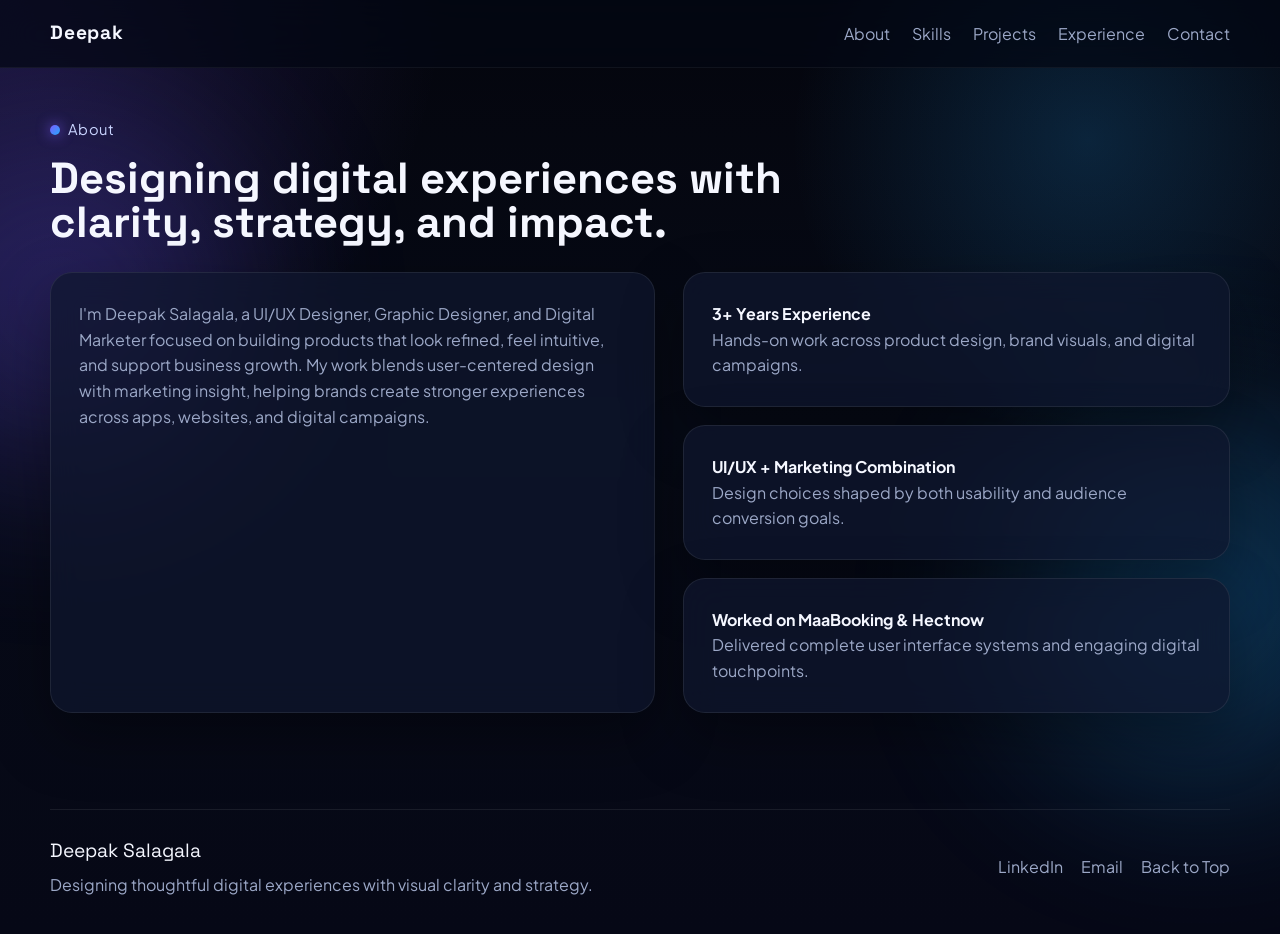
==== about.html @ 95a73b2e "separate pages for navitems" ====
<!DOCTYPE html>
<html lang="en">
<head>
  <meta charset="UTF-8">
  <meta name="viewport" content="width=device-width, initial-scale=1.0">
  <meta name="description" content="About Deepak Salagala - UI/UX Designer, Graphic Designer, and Digital Marketer.">
  <title>About | Deepak Salagala</title>

  <link rel="preconnect" href="https://fonts.googleapis.com">
  <link rel="preconnect" href="https://fonts.gstatic.com" crossorigin>
  <link
    href="https://fonts.googleapis.com/css2?family=Space+Grotesk:wght@400;500;700&family=Plus+Jakarta+Sans:wght@400;500;600;700&display=swap"
    rel="stylesheet"
  >

  <link rel="stylesheet" href="style.css">
</head>
<body>
  <div class="page-shell">
    <header class="site-header">
      <div class="container nav-wrap">
        <a class="brand" href="index.html">Deepak</a>

        <nav class="site-nav" aria-label="Primary navigation">
          <a href="about.html">About</a>
          <a href="skills.html">Skills</a>
          <a href="projects.html">Projects</a>
          <a href="experience.html">Experience</a>
          <a href="contact.html">Contact</a>
        </nav>
      </div>
    </header>

    <main>
      <section class="about-section section" id="about">
        <div class="container">
          <div class="section-heading">
            <span class="section-tag">About</span>
            <h2>Designing digital experiences with clarity, strategy, and impact.</h2>
          </div>

          <div class="about-grid">
            <article class="glass-card about-card">
              <!-- Change about text here -->
              <p>
                I'm Deepak Salagala, a UI/UX Designer, Graphic Designer, and Digital Marketer focused
                on building products that look refined, feel intuitive, and support business growth.
                My work blends user-centered design with marketing insight, helping brands create
                stronger experiences across apps, websites, and digital campaigns.
              </p>
            </article>

            <div class="highlight-list">
              <article class="glass-card highlight-card">
                <strong>3+ Years Experience</strong>
                <p>Hands-on work across product design, brand visuals, and digital campaigns.</p>
              </article>
              <article class="glass-card highlight-card">
                <strong>UI/UX + Marketing Combination</strong>
                <p>Design choices shaped by both usability and audience conversion goals.</p>
              </article>
              <article class="glass-card highlight-card">
                <strong>Worked on MaaBooking &amp; Hectnow</strong>
                <p>Delivered complete user interface systems and engaging digital touchpoints.</p>
              </article>
            </div>
          </div>
        </div>
      </section>
    </main>

    <footer class="site-footer">
      <div class="container footer-wrap">
        <div>
          <p class="footer-name">Deepak Salagala</p>
          <p class="footer-tagline">Designing thoughtful digital experiences with visual clarity and strategy.</p>
        </div>

        <div class="footer-links">
          <a href="https://www.linkedin.com/" target="_blank" rel="noreferrer">LinkedIn</a>
          <a href="mailto:your-email@example.com">Email</a>
          <a href="index.html">Back to Top</a>
        </div>
      </div>
    </footer>
  </div>
</body>
</html>
---- style.css ----
:root {
  --bg: #060816;
  --bg-soft: #0d1226;
  --surface: rgba(16, 23, 47, 0.72);
  --surface-strong: rgba(21, 29, 58, 0.96);
  --border: rgba(255, 255, 255, 0.08);
  --text: #f5f7ff;
  --muted: #9ca8c7;
  --accent: #7c5cff;
  --accent-2: #25a8ff;
  --shadow: 0 24px 60px rgba(0, 0, 0, 0.35);
  --radius-lg: 28px;
  --radius-md: 22px;
  --radius-sm: 18px;
  --container: 1180px;
}

* {
  box-sizing: border-box;
  margin: 0;
  padding: 0;
}

html {
  scroll-behavior: smooth;
}

body {
  min-height: 100vh;
  font-family: "Plus Jakarta Sans", sans-serif;
  background:
    radial-gradient(circle at top left, rgba(124, 92, 255, 0.2), transparent 28%),
    radial-gradient(circle at 85% 15%, rgba(37, 168, 255, 0.18), transparent 22%),
    linear-gradient(180deg, #04050d 0%, #070b17 45%, #060816 100%);
  color: var(--text);
  line-height: 1.6;
}

img {
  display: block;
  max-width: 100%;
}

a {
  color: inherit;
  text-decoration: none;
}

.page-shell {
  position: relative;
  overflow: hidden;
}

.page-shell::before,
.page-shell::after {
  content: "";
  position: fixed;
  inset: auto;
  width: 360px;
  height: 360px;
  border-radius: 50%;
  pointer-events: none;
  filter: blur(90px);
  opacity: 0.25;
  z-index: 0;
}

.page-shell::before {
  top: 120px;
  left: -120px;
  background: #6f56ff;
}

.page-shell::after {
  right: -100px;
  bottom: 120px;
  background: #1fa9ff;
}

.container {
  width: min(calc(100% - 40px), var(--container));
  margin: 0 auto;
  position: relative;
  z-index: 1;
}

.section {
  padding: 48px 0 88px;
}

.site-header {
  position: sticky;
  top: 0;
  z-index: 10;
  backdrop-filter: blur(18px);
  background: rgba(4, 8, 20, 0.72);
  border-bottom: 1px solid rgba(255, 255, 255, 0.05);
}

.nav-wrap {
  display: flex;
  align-items: center;
  justify-content: space-between;
  gap: 20px;
  padding: 18px 0;
}

.brand {
  font-family: "Space Grotesk", sans-serif;
  font-size: 1.2rem;
  font-weight: 700;
  letter-spacing: 0.04em;
}

.site-nav {
  display: flex;
  flex-wrap: wrap;
  justify-content: center;
  gap: 10px 22px;
}

.site-nav a {
  color: var(--muted);
  transition: color 0.3s ease, transform 0.3s ease;
}

.site-nav a:hover {
  color: var(--text);
  transform: translateY(-2px);
}

.hero-section {
  padding: 86px 0 68px;
}

.hero-grid,
.about-grid,
.contact-panel {
  display: grid;
  gap: 28px;
}

.hero-grid {
  align-items: center;
  grid-template-columns: minmax(0, 1.2fr) minmax(320px, 0.8fr);
}

.eyebrow,
.section-tag,
.project-label,
.timeline-company {
  display: inline-flex;
  align-items: center;
  gap: 8px;
  color: #c9d4ff;
  font-size: 0.92rem;
  letter-spacing: 0.03em;
}

.eyebrow::before,
.section-tag::before,
.project-label::before,
.timeline-company::before {
  content: "";
  width: 10px;
  height: 10px;
  border-radius: 50%;
  background: linear-gradient(135deg, var(--accent), var(--accent-2));
  box-shadow: 0 0 14px rgba(124, 92, 255, 0.9);
}

.hero-copy h1,
.section-heading h2,
.contact-copy h2 {
  font-family: "Space Grotesk", sans-serif;
  line-height: 1.02;
}

.hero-copy h1 {
  margin-top: 16px;
  font-size: clamp(2.8rem, 6vw, 5.6rem);
  max-width: 10ch;
}

.hero-role {
  margin-top: 18px;
  font-size: clamp(1.15rem, 2vw, 1.45rem);
  color: #dfe5ff;
}

.hero-text {
  max-width: 620px;
  margin-top: 18px;
  color: var(--muted);
  font-size: 1.05rem;
}

.hero-actions {
  display: flex;
  flex-wrap: wrap;
  gap: 16px;
  margin-top: 32px;
}

.button {
  display: inline-flex;
  align-items: center;
  justify-content: center;
  min-height: 52px;
  padding: 0 22px;
  border-radius: 999px;
  border: 1px solid transparent;
  font-weight: 600;
  transition: transform 0.3s ease, box-shadow 0.3s ease, border-color 0.3s ease, background 0.3s ease;
}

.button:hover {
  transform: translateY(-3px);
}

.button-primary {
  background: linear-gradient(135deg, var(--accent), var(--accent-2));
  color: white;
  box-shadow: 0 18px 38px rgba(81, 105, 255, 0.28);
}

.button-primary:hover {
  box-shadow: 0 22px 46px rgba(81, 105, 255, 0.36);
}

.button-secondary {
  background: rgba(255, 255, 255, 0.03);
  border-color: rgba(255, 255, 255, 0.12);
  color: var(--text);
}

.button-secondary:hover {
  border-color: rgba(255, 255, 255, 0.2);
  background: rgba(255, 255, 255, 0.06);
}

.hero-metrics,
.skills-grid,
.projects-grid,
.footer-wrap,
.footer-links {
  display: grid;
  gap: 18px;
}

.hero-metrics {
  margin-top: 34px;
  grid-template-columns: repeat(3, minmax(0, 1fr));
}

.metric-card,
.glass-card {
  background: var(--surface);
  border: 1px solid var(--border);
  border-radius: var(--radius-md);
  backdrop-filter: blur(16px);
  box-shadow: var(--shadow);
}

.metric-card {
  padding: 20px;
}

.metric-card strong {
  display: block;
  font-family: "Space Grotesk", sans-serif;
  font-size: 1.1rem;
  margin-bottom: 8px;
}

.metric-card span,
.glass-card p,
.contact-copy p,
.footer-tagline {
  color: var(--muted);
}

.hero-visual {
  display: flex;
  justify-content: center;
}

.profile-card {
  position: relative;
  width: min(100%, 430px);
  padding: 18px;
  border-radius: 34px;
  background: linear-gradient(180deg, rgba(17, 24, 48, 0.95), rgba(10, 15, 34, 0.92));
  border: 1px solid rgba(255, 255, 255, 0.08);
  box-shadow: var(--shadow);
}

.profile-glow {
  position: absolute;
  inset: 14px;
  border-radius: 26px;
  background: linear-gradient(135deg, rgba(124, 92, 255, 0.24), rgba(37, 168, 255, 0.18));
  filter: blur(22px);
}

.profile-card img {
  position: relative;
  z-index: 1;
  width: 100%;
  aspect-ratio: 4 / 5;
  object-fit: cover;
  border-radius: 26px;
  border: 1px solid rgba(255, 255, 255, 0.1);
}

.profile-badge {
  position: absolute;
  right: 20px;
  bottom: 22px;
  z-index: 2;
  max-width: 210px;
  padding: 14px 16px;
  border-radius: 18px;
  background: rgba(9, 14, 30, 0.86);
  border: 1px solid rgba(255, 255, 255, 0.09);
}

.section-heading {
  max-width: 760px;
  margin-bottom: 28px;
}

.section-heading h2,
.contact-copy h2 {
  margin-top: 14px;
  font-size: clamp(2rem, 3.4vw, 3.25rem);
}

.about-grid {
  grid-template-columns: minmax(0, 1.05fr) minmax(0, 0.95fr);
}

.about-card,
.highlight-card,
.skill-card,
.project-card,
.timeline-card,
.contact-panel {
  padding: 28px;
}

.highlight-list,
.timeline {
  display: grid;
  gap: 18px;
}

.skills-grid {
  grid-template-columns: repeat(4, minmax(0, 1fr));
}

.skill-card h3,
.project-content h3,
.timeline-card h3 {
  font-family: "Space Grotesk", sans-serif;
  margin-bottom: 12px;
  font-size: 1.35rem;
}

.skill-card,
.project-card,
.timeline-card,
.highlight-card {
  transition: transform 0.32s ease, border-color 0.32s ease, background 0.32s ease;
}

.skill-card:hover,
.project-card:hover,
.timeline-card:hover,
.highlight-card:hover,
.about-card:hover {
  transform: translateY(-6px);
  border-color: rgba(124, 92, 255, 0.28);
  background: rgba(19, 27, 52, 0.85);
}

.projects-grid {
  grid-template-columns: repeat(2, minmax(0, 1fr));
}

.project-card {
  overflow: hidden;
}

.project-image-wrap {
  margin: -28px -28px 24px;
  padding: 18px;
  background: linear-gradient(135deg, rgba(124, 92, 255, 0.16), rgba(37, 168, 255, 0.12));
}

.project-image-wrap img {
  width: 100%;
  aspect-ratio: 16 / 10;
  object-fit: cover;
  border-radius: 22px;
}

.project-content {
  display: flex;
  flex-direction: column;
  gap: 14px;
}

.timeline-card {
  display: grid;
  gap: 14px;
}

.timeline-duration {
  color: #d7ddf7;
  font-weight: 600;
}

.contact-panel {
  grid-template-columns: minmax(0, 1.1fr) minmax(260px, 0.9fr);
  align-items: center;
}

.contact-details {
  display: grid;
  gap: 16px;
  justify-items: start;
}

.contact-details a:not(.button) {
  color: #dbe2ff;
  font-size: 1.05rem;
}

.site-footer {
  padding: 8px 0 36px;
}

.footer-wrap {
  grid-template-columns: repeat(2, minmax(0, 1fr));
  align-items: center;
  padding: 26px 0 0;
  border-top: 1px solid rgba(255, 255, 255, 0.08);
}

.footer-name {
  font-family: "Space Grotesk", sans-serif;
  font-size: 1.2rem;
  margin-bottom: 6px;
}

.footer-links {
  grid-auto-flow: column;
  justify-content: end;
  align-items: center;
}

.footer-links a {
  color: var(--muted);
  transition: color 0.3s ease;
}

.footer-links a:hover,
.contact-details a:hover {
  color: white;
}

@media (max-width: 1080px) {
  .hero-grid,
  .about-grid,
  .contact-panel,
  .skills-grid,
  .projects-grid,
  .hero-metrics,
  .footer-wrap {
    grid-template-columns: 1fr;
  }

  .hero-copy h1 {
    max-width: 100%;
  }

  .footer-links {
    grid-auto-flow: row;
    justify-content: start;
  }
}

@media (max-width: 720px) {
  .container {
    width: min(calc(100% - 28px), var(--container));
  }

  .nav-wrap {
    flex-direction: column;
    align-items: flex-start;
  }

  .site-nav {
    gap: 10px 16px;
  }

  .hero-section {
    padding-top: 52px;
  }

  .section {
    padding: 28px 0 68px;
  }

  .about-card,
  .highlight-card,
  .skill-card,
  .project-card,
  .timeline-card,
  .contact-panel {
    padding: 22px;
  }

  .project-image-wrap {
    margin: -22px -22px 20px;
    padding: 14px;
  }

  .button {
    width: 100%;
  }

  .hero-actions,
  .contact-details {
    width: 100%;
  }
}
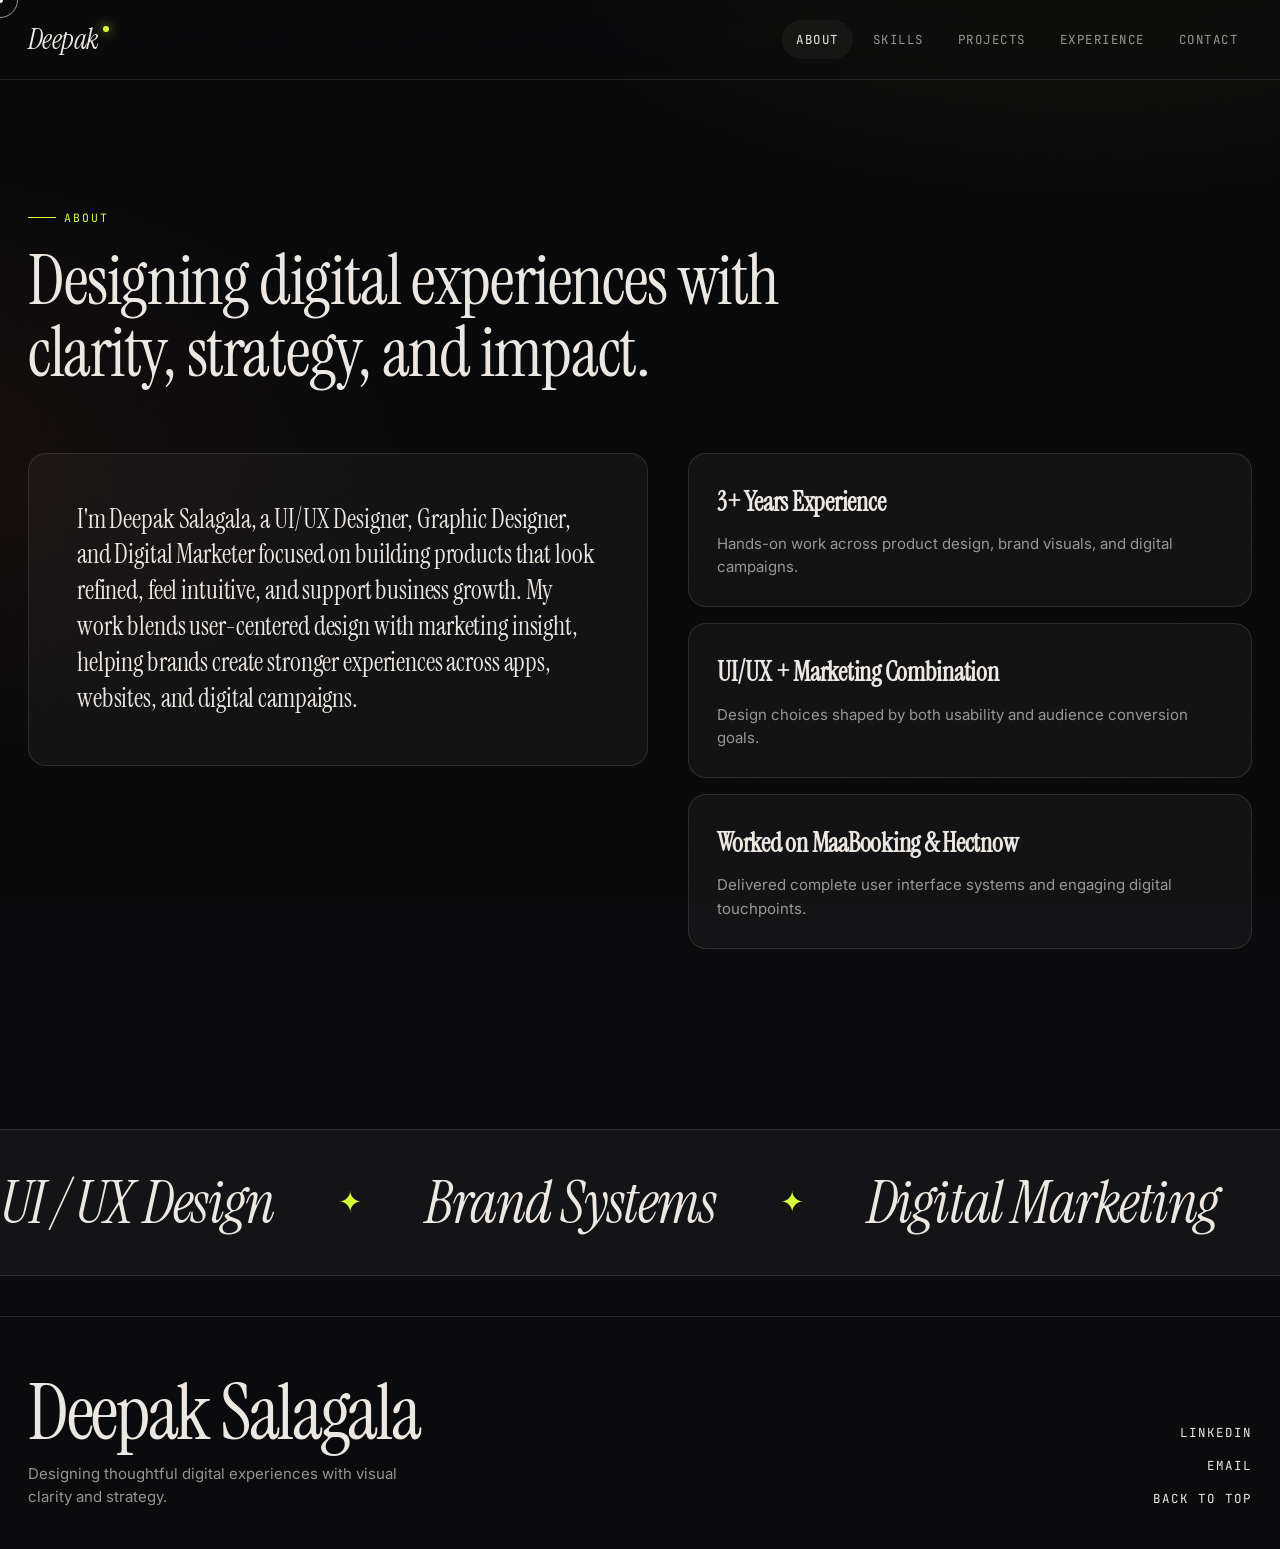
==== commit d5dc27a8: "redesign" ====
--- a/about.html
+++ b/about.html
@@ -1,88 +1,28 @@
-<!DOCTYPE html>
+<!doctype html>
 <html lang="en">
-<head>
-  <meta charset="UTF-8">
-  <meta name="viewport" content="width=device-width, initial-scale=1.0">
-  <meta name="description" content="About Deepak Salagala - UI/UX Designer, Graphic Designer, and Digital Marketer.">
-  <title>About | Deepak Salagala</title>
+  <head>
+    <meta charset="UTF-8" />
+    <meta name="viewport" content="width=device-width, initial-scale=1.0" />
+    <meta name="description" content="About page." />
+    <title>About</title>
 
-  <link rel="preconnect" href="https://fonts.googleapis.com">
-  <link rel="preconnect" href="https://fonts.gstatic.com" crossorigin>
-  <link
-    href="https://fonts.googleapis.com/css2?family=Space+Grotesk:wght@400;500;700&family=Plus+Jakarta+Sans:wght@400;500;600;700&display=swap"
-    rel="stylesheet"
-  >
+    <link rel="preconnect" href="https://fonts.googleapis.com" />
+    <link rel="preconnect" href="https://fonts.gstatic.com" crossorigin />
+    <link
+      href="https://fonts.googleapis.com/css2?family=Instrument+Serif:ital@0;1&family=Inter:wght@300;400;500;600;700&family=JetBrains+Mono:wght@400;500&display=swap"
+      rel="stylesheet"
+    />
 
-  <link rel="stylesheet" href="style.css">
-</head>
-<body>
-  <div class="page-shell">
-    <header class="site-header">
-      <div class="container nav-wrap">
-        <a class="brand" href="index.html">Deepak</a>
+    <link rel="stylesheet" href="style.css" />
+  </head>
+  <body data-page="about">
+    <div class="page-shell">
+      <header class="site-header" id="site-header"></header>
+      <main id="page-content"></main>
+      <footer class="site-footer" id="site-footer"></footer>
+    </div>
 
-        <nav class="site-nav" aria-label="Primary navigation">
-          <a href="about.html">About</a>
-          <a href="skills.html">Skills</a>
-          <a href="projects.html">Projects</a>
-          <a href="experience.html">Experience</a>
-          <a href="contact.html">Contact</a>
-        </nav>
-      </div>
-    </header>
-
-    <main>
-      <section class="about-section section" id="about">
-        <div class="container">
-          <div class="section-heading">
-            <span class="section-tag">About</span>
-            <h2>Designing digital experiences with clarity, strategy, and impact.</h2>
-          </div>
-
-          <div class="about-grid">
-            <article class="glass-card about-card">
-              <!-- Change about text here -->
-              <p>
-                I'm Deepak Salagala, a UI/UX Designer, Graphic Designer, and Digital Marketer focused
-                on building products that look refined, feel intuitive, and support business growth.
-                My work blends user-centered design with marketing insight, helping brands create
-                stronger experiences across apps, websites, and digital campaigns.
-              </p>
-            </article>
-
-            <div class="highlight-list">
-              <article class="glass-card highlight-card">
-                <strong>3+ Years Experience</strong>
-                <p>Hands-on work across product design, brand visuals, and digital campaigns.</p>
-              </article>
-              <article class="glass-card highlight-card">
-                <strong>UI/UX + Marketing Combination</strong>
-                <p>Design choices shaped by both usability and audience conversion goals.</p>
-              </article>
-              <article class="glass-card highlight-card">
-                <strong>Worked on MaaBooking &amp; Hectnow</strong>
-                <p>Delivered complete user interface systems and engaging digital touchpoints.</p>
-              </article>
-            </div>
-          </div>
-        </div>
-      </section>
-    </main>
-
-    <footer class="site-footer">
-      <div class="container footer-wrap">
-        <div>
-          <p class="footer-name">Deepak Salagala</p>
-          <p class="footer-tagline">Designing thoughtful digital experiences with visual clarity and strategy.</p>
-        </div>
-
-        <div class="footer-links">
-          <a href="https://www.linkedin.com/" target="_blank" rel="noreferrer">LinkedIn</a>
-          <a href="mailto:your-email@example.com">Email</a>
-          <a href="index.html">Back to Top</a>
-        </div>
-      </div>
-    </footer>
-  </div>
-</body>
+    <script src="data.js"></script>
+    <script src="render.js"></script>
+  </body>
 </html>
--- a/style.css
+++ b/style.css
@@ -1,538 +1,871 @@
+/* =========================================================
+   Portfolio — Editorial / Award-style redesign
+   Tokens, layout, components, motion. Fully responsive.
+   ========================================================= */
+
 :root {
-  --bg: #060816;
-  --bg-soft: #0d1226;
-  --surface: rgba(16, 23, 47, 0.72);
-  --surface-strong: rgba(21, 29, 58, 0.96);
-  --border: rgba(255, 255, 255, 0.08);
-  --text: #f5f7ff;
-  --muted: #9ca8c7;
-  --accent: #7c5cff;
-  --accent-2: #25a8ff;
-  --shadow: 0 24px 60px rgba(0, 0, 0, 0.35);
+  --bg: #0b0b0d;
+  --bg-2: #0f1014;
+  --ink: #ece8e1;
+  --ink-dim: rgba(236, 232, 225, 0.62);
+  --ink-faint: rgba(236, 232, 225, 0.35);
+  --line: rgba(236, 232, 225, 0.12);
+  --line-strong: rgba(236, 232, 225, 0.22);
+  --surface: rgba(255, 255, 255, 0.04);
+  --surface-2: rgba(255, 255, 255, 0.06);
+  --accent: #d6ff3a;
+  --accent-2: #ff6a3d;
+  --accent-soft: rgba(214, 255, 58, 0.16);
+
+  --font-display: "Instrument Serif", "Times New Roman", serif;
+  --font-sans: "Inter", -apple-system, BlinkMacSystemFont, "Segoe UI", sans-serif;
+  --font-mono: "JetBrains Mono", "SFMono-Regular", Menlo, monospace;
+
+  --radius-sm: 10px;
+  --radius: 18px;
   --radius-lg: 28px;
-  --radius-md: 22px;
-  --radius-sm: 18px;
-  --container: 1180px;
-}
-
-* {
-  box-sizing: border-box;
+
+  --container: 1240px;
+  --gutter: 28px;
+
+  --ease: cubic-bezier(0.22, 1, 0.36, 1);
+}
+
+* { box-sizing: border-box; }
+
+html, body {
   margin: 0;
   padding: 0;
-}
-
-html {
-  scroll-behavior: smooth;
-}
+  background: var(--bg);
+  color: var(--ink);
+  font-family: var(--font-sans);
+  font-size: 16px;
+  line-height: 1.55;
+  -webkit-font-smoothing: antialiased;
+  text-rendering: optimizeLegibility;
+}
+
+html { scroll-behavior: smooth; }
 
 body {
+  overflow-x: hidden;
+  position: relative;
   min-height: 100vh;
-  font-family: "Plus Jakarta Sans", sans-serif;
   background:
-    radial-gradient(circle at top left, rgba(124, 92, 255, 0.2), transparent 28%),
-    radial-gradient(circle at 85% 15%, rgba(37, 168, 255, 0.18), transparent 22%),
-    linear-gradient(180deg, #04050d 0%, #070b17 45%, #060816 100%);
-  color: var(--text);
-  line-height: 1.6;
-}
-
-img {
-  display: block;
-  max-width: 100%;
-}
-
-a {
-  color: inherit;
-  text-decoration: none;
-}
-
-.page-shell {
-  position: relative;
-  overflow: hidden;
-}
-
-.page-shell::before,
-.page-shell::after {
+    radial-gradient(1100px 600px at 85% -10%, rgba(214, 255, 58, 0.08), transparent 60%),
+    radial-gradient(900px 500px at -10% 30%, rgba(255, 106, 61, 0.07), transparent 60%),
+    var(--bg);
+}
+
+/* Grain overlay across the whole site */
+body::before {
   content: "";
   position: fixed;
-  inset: auto;
-  width: 360px;
-  height: 360px;
+  inset: 0;
+  pointer-events: none;
+  opacity: 0.5;
+  z-index: 1;
+  background-image: url("data:image/svg+xml;utf8,<svg xmlns='http://www.w3.org/2000/svg' width='240' height='240'><filter id='n'><feTurbulence type='fractalNoise' baseFrequency='0.9' numOctaves='2' stitchTiles='stitch'/><feColorMatrix values='0 0 0 0 0 0 0 0 0 0 0 0 0 0 0 0 0 0 0.6 0'/></filter><rect width='100%' height='100%' filter='url(%23n)'/></svg>");
+  mix-blend-mode: overlay;
+}
+
+img { display: block; max-width: 100%; }
+a { color: inherit; text-decoration: none; }
+
+::selection {
+  background: var(--accent);
+  color: #0b0b0d;
+}
+
+/* ---------- Layout ---------- */
+.page-shell {
+  position: relative;
+  z-index: 2;
+  min-height: 100vh;
+  display: flex;
+  flex-direction: column;
+}
+
+.container {
+  width: min(var(--container), 100% - calc(var(--gutter) * 2));
+  margin: 0 auto;
+}
+
+main { flex: 1 0 auto; }
+
+/* ---------- Scroll progress bar ---------- */
+.scroll-progress {
+  position: fixed;
+  top: 0; left: 0;
+  height: 2px;
+  width: 0%;
+  background: var(--accent);
+  z-index: 200;
+  transition: width 0.05s linear;
+}
+
+/* ---------- Custom cursor ---------- */
+.cursor-dot,
+.cursor-ring {
+  position: fixed;
+  top: 0; left: 0;
   border-radius: 50%;
   pointer-events: none;
-  filter: blur(90px);
-  opacity: 0.25;
-  z-index: 0;
-}
-
-.page-shell::before {
-  top: 120px;
-  left: -120px;
-  background: #6f56ff;
-}
-
-.page-shell::after {
-  right: -100px;
-  bottom: 120px;
-  background: #1fa9ff;
-}
-
-.container {
-  width: min(calc(100% - 40px), var(--container));
-  margin: 0 auto;
-  position: relative;
-  z-index: 1;
-}
-
-.section {
-  padding: 48px 0 88px;
-}
-
+  z-index: 999;
+  transform: translate(-50%, -50%);
+  mix-blend-mode: difference;
+}
+.cursor-dot {
+  width: 6px; height: 6px;
+  background: #fff;
+  transition: width 0.2s, height 0.2s, background 0.2s;
+}
+.cursor-ring {
+  width: 36px; height: 36px;
+  border: 1px solid rgba(255,255,255,0.6);
+  transition: width 0.25s var(--ease), height 0.25s var(--ease), border-color 0.25s, background 0.25s;
+}
+body.is-hovering .cursor-dot { width: 0; height: 0; }
+body.is-hovering .cursor-ring {
+  width: 64px; height: 64px;
+  background: rgba(255,255,255,0.08);
+  border-color: rgba(255,255,255,0.9);
+}
+@media (hover: none), (max-width: 768px) {
+  .cursor-dot, .cursor-ring { display: none; }
+}
+
+/* ---------- Header / Nav ---------- */
 .site-header {
   position: sticky;
   top: 0;
-  z-index: 10;
-  backdrop-filter: blur(18px);
-  background: rgba(4, 8, 20, 0.72);
-  border-bottom: 1px solid rgba(255, 255, 255, 0.05);
+  z-index: 50;
+  padding: 18px 0;
+  backdrop-filter: blur(14px) saturate(140%);
+  -webkit-backdrop-filter: blur(14px) saturate(140%);
+  background: rgba(11, 11, 13, 0.55);
+  border-bottom: 1px solid var(--line);
 }
 
 .nav-wrap {
   display: flex;
   align-items: center;
   justify-content: space-between;
+  gap: 24px;
+}
+
+.brand {
+  font-family: var(--font-display);
+  font-style: italic;
+  font-size: 28px;
+  letter-spacing: -0.02em;
+  position: relative;
+}
+.brand::after {
+  content: "";
+  position: absolute;
+  right: -10px; top: 8px;
+  width: 6px; height: 6px;
+  border-radius: 50%;
+  background: var(--accent);
+  box-shadow: 0 0 12px var(--accent);
+}
+
+.site-nav {
+  display: flex;
+  gap: 6px;
+  align-items: center;
+  font-family: var(--font-mono);
+  font-size: 12.5px;
+  letter-spacing: 0.04em;
+  text-transform: uppercase;
+}
+.site-nav a {
+  position: relative;
+  padding: 10px 14px;
+  color: var(--ink-dim);
+  border-radius: 999px;
+  transition: color 0.25s var(--ease), background 0.25s var(--ease);
+}
+.site-nav a::before {
+  content: "";
+  position: absolute;
+  left: 14px; right: 14px;
+  bottom: 6px;
+  height: 1px;
+  background: currentColor;
+  transform: scaleX(0);
+  transform-origin: left center;
+  transition: transform 0.4s var(--ease);
+}
+.site-nav a:hover { color: var(--ink); }
+.site-nav a:hover::before { transform: scaleX(1); }
+.site-nav a.is-active {
+  color: var(--ink);
+  background: var(--surface);
+}
+
+/* ---------- Buttons ---------- */
+.button {
+  display: inline-flex;
+  align-items: center;
+  gap: 10px;
+  padding: 16px 24px;
+  font-family: var(--font-mono);
+  font-size: 12.5px;
+  letter-spacing: 0.08em;
+  text-transform: uppercase;
+  border-radius: 999px;
+  border: 1px solid transparent;
+  transition: transform 0.25s var(--ease), background 0.25s var(--ease), color 0.25s var(--ease), border-color 0.25s var(--ease);
+  will-change: transform;
+}
+.button::after {
+  content: "→";
+  font-family: var(--font-sans);
+  font-size: 16px;
+  transition: transform 0.3s var(--ease);
+}
+.button:hover::after { transform: translateX(4px); }
+
+.button-primary {
+  background: var(--accent);
+  color: #0b0b0d;
+}
+.button-primary:hover { background: #e6ff5a; }
+
+.button-secondary {
+  background: transparent;
+  color: var(--ink);
+  border-color: var(--line-strong);
+}
+.button-secondary:hover {
+  background: var(--surface);
+  border-color: var(--ink);
+}
+
+/* ---------- Section heading ---------- */
+.section { padding: 120px 0; }
+.section-heading { margin-bottom: 64px; max-width: 900px; }
+.section-tag {
+  display: inline-flex;
+  align-items: center;
+  gap: 8px;
+  font-family: var(--font-mono);
+  font-size: 11.5px;
+  letter-spacing: 0.18em;
+  text-transform: uppercase;
+  color: var(--accent);
+  margin-bottom: 18px;
+}
+.section-tag::before {
+  content: "";
+  width: 28px;
+  height: 1px;
+  background: var(--accent);
+}
+.section-heading h2 {
+  font-family: var(--font-display);
+  font-weight: 400;
+  font-size: clamp(38px, 5.4vw, 76px);
+  line-height: 1.04;
+  letter-spacing: -0.02em;
+  margin: 0;
+}
+.section-heading h2 em {
+  font-style: italic;
+  color: var(--accent);
+}
+
+/* =========================================================
+   HERO
+   ========================================================= */
+.hero-section {
+  padding: 80px 0 40px;
+  position: relative;
+}
+
+.hero-grid {
+  display: grid;
+  grid-template-columns: 1.25fr 1fr;
+  gap: 64px;
+  align-items: center;
+}
+
+.hero-copy { max-width: 780px; }
+
+.eyebrow {
+  display: inline-flex;
+  align-items: center;
+  gap: 12px;
+  font-family: var(--font-mono);
+  font-size: 12px;
+  letter-spacing: 0.16em;
+  text-transform: uppercase;
+  color: var(--ink-dim);
+  padding: 10px 16px;
+  border-radius: 999px;
+  border: 1px solid var(--line);
+  background: var(--surface);
+  margin-bottom: 32px;
+}
+.eyebrow::before {
+  content: "";
+  width: 8px; height: 8px;
+  border-radius: 50%;
+  background: var(--accent);
+  box-shadow: 0 0 12px var(--accent);
+  animation: pulse 1.8s ease-in-out infinite;
+}
+@keyframes pulse {
+  0%, 100% { opacity: 1; transform: scale(1); }
+  50% { opacity: 0.6; transform: scale(0.85); }
+}
+
+.hero-copy h1 {
+  font-family: var(--font-display);
+  font-weight: 400;
+  font-size: clamp(58px, 9vw, 148px);
+  line-height: 0.94;
+  letter-spacing: -0.035em;
+  margin: 0 0 24px;
+}
+.hero-copy h1 .accent { font-style: italic; color: var(--accent); }
+
+.hero-role {
+  font-family: var(--font-mono);
+  font-size: 13.5px;
+  letter-spacing: 0.16em;
+  text-transform: uppercase;
+  color: var(--ink-dim);
+  margin: 0 0 24px;
+}
+
+.hero-text {
+  font-size: clamp(18px, 1.6vw, 22px);
+  line-height: 1.5;
+  color: var(--ink);
+  max-width: 560px;
+  margin: 0 0 40px;
+}
+
+.hero-actions {
+  display: flex;
+  gap: 14px;
+  flex-wrap: wrap;
+  margin-bottom: 60px;
+}
+
+.hero-metrics {
+  display: grid;
+  grid-template-columns: repeat(3, 1fr);
+  gap: 18px;
+  border-top: 1px solid var(--line);
+  padding-top: 28px;
+}
+.metric-card strong {
+  display: block;
+  font-family: var(--font-display);
+  font-size: clamp(28px, 3vw, 44px);
+  line-height: 1;
+  letter-spacing: -0.02em;
+  margin-bottom: 8px;
+}
+.metric-card span {
+  font-family: var(--font-mono);
+  font-size: 11.5px;
+  letter-spacing: 0.08em;
+  text-transform: uppercase;
+  color: var(--ink-dim);
+}
+
+/* Hero visual */
+.hero-visual {
+  display: flex;
+  justify-content: center;
+  align-items: center;
+  position: relative;
+}
+.profile-card {
+  position: relative;
+  width: 100%;
+  max-width: 460px;
+  aspect-ratio: 4 / 5;
+  border-radius: var(--radius-lg);
+  overflow: hidden;
+  border: 1px solid var(--line-strong);
+  background: var(--surface-2);
+  transform: rotate(2.5deg);
+  transition: transform 0.6s var(--ease);
+}
+.profile-card:hover { transform: rotate(0deg) scale(1.02); }
+.profile-card img {
+  width: 100%; height: 100%;
+  object-fit: cover;
+  filter: contrast(1.05) saturate(0.95);
+}
+.profile-glow {
+  position: absolute;
+  inset: -40%;
+  background: radial-gradient(circle, var(--accent-soft) 0%, transparent 60%);
+  z-index: -1;
+  filter: blur(40px);
+  animation: float 8s ease-in-out infinite;
+}
+@keyframes float {
+  0%, 100% { transform: translate(0, 0); }
+  50% { transform: translate(-10%, 8%); }
+}
+.profile-badge {
+  position: absolute;
+  bottom: 18px;
+  left: 18px;
+  right: 18px;
+  padding: 14px 18px;
+  background: rgba(11, 11, 13, 0.78);
+  backdrop-filter: blur(12px);
+  -webkit-backdrop-filter: blur(12px);
+  border: 1px solid var(--line);
+  border-radius: var(--radius);
+  display: flex;
+  align-items: center;
+  justify-content: space-between;
+  gap: 12px;
+}
+.profile-badge span {
+  font-family: var(--font-mono);
+  font-size: 11.5px;
+  letter-spacing: 0.08em;
+  text-transform: uppercase;
+}
+.profile-badge::after {
+  content: "●";
+  color: var(--accent);
+  animation: pulse 1.5s ease-in-out infinite;
+}
+
+/* ---------- Marquee ---------- */
+.marquee {
+  position: relative;
+  border-top: 1px solid var(--line);
+  border-bottom: 1px solid var(--line);
+  padding: 28px 0;
+  overflow: hidden;
+  margin-top: 60px;
+  background: var(--surface);
+}
+.marquee-track {
+  display: flex;
+  gap: 64px;
+  white-space: nowrap;
+  animation: marquee 40s linear infinite;
+  width: max-content;
+}
+.marquee-item {
+  font-family: var(--font-display);
+  font-style: italic;
+  font-size: clamp(36px, 4.5vw, 64px);
+  letter-spacing: -0.02em;
+  color: var(--ink);
+  display: inline-flex;
+  align-items: center;
+  gap: 64px;
+}
+.marquee-item::after {
+  content: "✦";
+  color: var(--accent);
+  font-style: normal;
+  font-family: var(--font-sans);
+  font-size: 0.5em;
+}
+@keyframes marquee {
+  from { transform: translateX(0); }
+  to   { transform: translateX(-50%); }
+}
+
+/* =========================================================
+   ABOUT
+   ========================================================= */
+.about-grid {
+  display: grid;
+  grid-template-columns: 1.1fr 1fr;
+  gap: 40px;
+  align-items: start;
+}
+
+.glass-card {
+  background: var(--surface);
+  border: 1px solid var(--line);
+  border-radius: var(--radius);
+  padding: 32px;
+  transition: border-color 0.3s var(--ease), background 0.3s var(--ease), transform 0.3s var(--ease);
+}
+.glass-card:hover {
+  border-color: var(--line-strong);
+  background: var(--surface-2);
+}
+
+.about-card {
+  font-family: var(--font-display);
+  font-size: clamp(22px, 2vw, 28px);
+  line-height: 1.4;
+  padding: 48px;
+  letter-spacing: -0.005em;
+}
+.about-card p { margin: 0; }
+
+.highlight-list {
+  display: flex;
+  flex-direction: column;
+  gap: 16px;
+}
+.highlight-card { padding: 28px; }
+.highlight-card strong {
+  display: block;
+  font-family: var(--font-display);
+  font-size: 26px;
+  letter-spacing: -0.01em;
+  margin-bottom: 10px;
+}
+.highlight-card p {
+  margin: 0;
+  color: var(--ink-dim);
+  font-size: 15px;
+}
+
+/* =========================================================
+   SKILLS — Bento grid
+   ========================================================= */
+.skills-grid {
+  display: grid;
+  grid-template-columns: repeat(4, 1fr);
   gap: 20px;
-  padding: 18px 0;
-}
-
-.brand {
-  font-family: "Space Grotesk", sans-serif;
-  font-size: 1.2rem;
-  font-weight: 700;
-  letter-spacing: 0.04em;
-}
-
-.site-nav {
-  display: flex;
-  flex-wrap: wrap;
+}
+.skill-card {
+  position: relative;
+  padding: 36px 32px;
+  min-height: 280px;
+  display: flex;
+  flex-direction: column;
+  justify-content: space-between;
+  overflow: hidden;
+}
+.skill-card::before {
+  content: "";
+  position: absolute;
+  inset: 0;
+  background: radial-gradient(400px 200px at var(--mx, 50%) var(--my, 50%), rgba(214,255,58,0.12), transparent 60%);
+  opacity: 0;
+  transition: opacity 0.4s var(--ease);
+  pointer-events: none;
+}
+.skill-card:hover::before { opacity: 1; }
+.skill-card .skill-num {
+  font-family: var(--font-mono);
+  font-size: 11px;
+  letter-spacing: 0.18em;
+  color: var(--accent);
+}
+.skill-card h3 {
+  font-family: var(--font-display);
+  font-weight: 400;
+  font-size: 32px;
+  letter-spacing: -0.02em;
+  margin: 28px 0 12px;
+  line-height: 1.05;
+}
+.skill-card p {
+  margin: 0;
+  font-size: 14.5px;
+  color: var(--ink-dim);
+}
+
+/* =========================================================
+   PROJECTS — Editorial
+   ========================================================= */
+.projects-grid {
+  display: flex;
+  flex-direction: column;
+  gap: 24px;
+}
+.project-card {
+  display: grid;
+  grid-template-columns: 1.1fr 1fr;
+  gap: 0;
+  padding: 0;
+  overflow: hidden;
+  position: relative;
+}
+.project-card:nth-child(even) {
+  grid-template-columns: 1fr 1.1fr;
+}
+.project-card:nth-child(even) .project-image-wrap { order: 2; }
+.project-card:nth-child(even) .project-content   { order: 1; }
+
+.project-image-wrap {
+  position: relative;
+  overflow: hidden;
+  min-height: 380px;
+  background: var(--bg-2);
+}
+.project-image-wrap img {
+  width: 100%; height: 100%;
+  object-fit: cover;
+  transition: transform 0.8s var(--ease), filter 0.6s var(--ease);
+  filter: contrast(1.04) saturate(0.92);
+}
+.project-card:hover .project-image-wrap img { transform: scale(1.05); }
+
+.project-content {
+  padding: 48px;
+  display: flex;
+  flex-direction: column;
   justify-content: center;
-  gap: 10px 22px;
-}
-
-.site-nav a {
-  color: var(--muted);
-  transition: color 0.3s ease, transform 0.3s ease;
-}
-
-.site-nav a:hover {
-  color: var(--text);
-  transform: translateY(-2px);
-}
-
-.hero-section {
-  padding: 86px 0 68px;
-}
-
-.hero-grid,
-.about-grid,
+  gap: 18px;
+}
+.project-label {
+  font-family: var(--font-mono);
+  font-size: 11.5px;
+  letter-spacing: 0.18em;
+  text-transform: uppercase;
+  color: var(--accent);
+}
+.project-content h3 {
+  font-family: var(--font-display);
+  font-weight: 400;
+  font-size: clamp(40px, 4vw, 64px);
+  letter-spacing: -0.02em;
+  line-height: 1;
+  margin: 0;
+}
+.project-content p {
+  margin: 0;
+  color: var(--ink-dim);
+  font-size: 17px;
+  max-width: 460px;
+}
+.project-content .button { align-self: flex-start; margin-top: 8px; }
+
+/* =========================================================
+   EXPERIENCE — Timeline
+   ========================================================= */
+.timeline {
+  display: flex;
+  flex-direction: column;
+  gap: 0;
+  position: relative;
+}
+.timeline-card {
+  display: grid;
+  grid-template-columns: 240px 1fr auto;
+  gap: 40px;
+  align-items: start;
+  padding: 40px 0;
+  border-top: 1px solid var(--line);
+  border-radius: 0;
+  background: transparent;
+  transition: padding-left 0.4s var(--ease), background 0.4s var(--ease);
+}
+.timeline-card:last-child { border-bottom: 1px solid var(--line); }
+.timeline-card:hover {
+  padding-left: 24px;
+  background: var(--surface);
+}
+.timeline-card > div:first-child {
+  display: flex;
+  flex-direction: column;
+  gap: 10px;
+}
+.timeline-company {
+  font-family: var(--font-mono);
+  font-size: 11.5px;
+  letter-spacing: 0.16em;
+  text-transform: uppercase;
+  color: var(--accent);
+}
+.timeline-card h3 {
+  font-family: var(--font-display);
+  font-weight: 400;
+  font-size: clamp(28px, 2.6vw, 40px);
+  letter-spacing: -0.02em;
+  line-height: 1.05;
+  margin: 0;
+}
+.timeline-card p {
+  margin: 0;
+  color: var(--ink-dim);
+  font-size: 16px;
+  max-width: 540px;
+}
+.timeline-duration {
+  font-family: var(--font-mono);
+  font-size: 12px;
+  letter-spacing: 0.08em;
+  color: var(--ink-faint);
+  align-self: start;
+  white-space: nowrap;
+}
+
+/* =========================================================
+   CONTACT
+   ========================================================= */
+.contact-section { padding: 80px 0 120px; }
 .contact-panel {
   display: grid;
-  gap: 28px;
-}
-
-.hero-grid {
-  align-items: center;
-  grid-template-columns: minmax(0, 1.2fr) minmax(320px, 0.8fr);
-}
-
-.eyebrow,
-.section-tag,
-.project-label,
-.timeline-company {
-  display: inline-flex;
-  align-items: center;
-  gap: 8px;
-  color: #c9d4ff;
-  font-size: 0.92rem;
-  letter-spacing: 0.03em;
-}
-
-.eyebrow::before,
-.section-tag::before,
-.project-label::before,
-.timeline-company::before {
+  grid-template-columns: 1fr;
+  padding: 0;
+  background: transparent;
+  border: none;
+  text-align: center;
+}
+.contact-panel:hover { background: transparent; border: none; }
+
+.contact-copy { padding: 40px 24px; }
+.contact-copy .section-tag { justify-content: center; }
+.contact-copy h2 {
+  font-family: var(--font-display);
+  font-weight: 400;
+  font-style: italic;
+  font-size: clamp(48px, 7vw, 120px);
+  line-height: 1;
+  letter-spacing: -0.03em;
+  margin: 0 0 24px;
+}
+.contact-copy p {
+  font-size: clamp(17px, 1.4vw, 20px);
+  color: var(--ink-dim);
+  max-width: 600px;
+  margin: 0 auto;
+}
+
+.contact-details {
+  display: flex;
+  flex-direction: column;
+  align-items: center;
+  gap: 12px;
+  margin-top: 60px;
+  padding-top: 60px;
+  border-top: 1px solid var(--line);
+}
+.contact-details a:not(.button) {
+  font-family: var(--font-display);
+  font-size: clamp(28px, 4vw, 56px);
+  letter-spacing: -0.02em;
+  position: relative;
+  padding: 6px 0;
+  transition: color 0.3s var(--ease);
+}
+.contact-details a:not(.button)::after {
   content: "";
-  width: 10px;
-  height: 10px;
-  border-radius: 50%;
-  background: linear-gradient(135deg, var(--accent), var(--accent-2));
-  box-shadow: 0 0 14px rgba(124, 92, 255, 0.9);
-}
-
-.hero-copy h1,
-.section-heading h2,
-.contact-copy h2 {
-  font-family: "Space Grotesk", sans-serif;
-  line-height: 1.02;
-}
-
-.hero-copy h1 {
-  margin-top: 16px;
-  font-size: clamp(2.8rem, 6vw, 5.6rem);
-  max-width: 10ch;
-}
-
-.hero-role {
-  margin-top: 18px;
-  font-size: clamp(1.15rem, 2vw, 1.45rem);
-  color: #dfe5ff;
-}
-
-.hero-text {
-  max-width: 620px;
-  margin-top: 18px;
-  color: var(--muted);
-  font-size: 1.05rem;
-}
-
-.hero-actions {
-  display: flex;
+  position: absolute;
+  left: 0; right: 0; bottom: 0;
+  height: 1px;
+  background: currentColor;
+  transform: scaleX(0);
+  transform-origin: left center;
+  transition: transform 0.5s var(--ease);
+}
+.contact-details a:not(.button):hover { color: var(--accent); }
+.contact-details a:not(.button):hover::after { transform: scaleX(1); }
+.contact-details .button { margin-top: 30px; }
+
+/* =========================================================
+   FOOTER
+   ========================================================= */
+.site-footer {
+  border-top: 1px solid var(--line);
+  padding: 60px 0 40px;
+  margin-top: 40px;
+}
+.footer-wrap {
+  display: flex;
+  justify-content: space-between;
+  align-items: end;
+  gap: 40px;
   flex-wrap: wrap;
-  gap: 16px;
-  margin-top: 32px;
-}
-
-.button {
-  display: inline-flex;
-  align-items: center;
-  justify-content: center;
-  min-height: 52px;
-  padding: 0 22px;
-  border-radius: 999px;
-  border: 1px solid transparent;
-  font-weight: 600;
-  transition: transform 0.3s ease, box-shadow 0.3s ease, border-color 0.3s ease, background 0.3s ease;
-}
-
-.button:hover {
-  transform: translateY(-3px);
-}
-
-.button-primary {
-  background: linear-gradient(135deg, var(--accent), var(--accent-2));
-  color: white;
-  box-shadow: 0 18px 38px rgba(81, 105, 255, 0.28);
-}
-
-.button-primary:hover {
-  box-shadow: 0 22px 46px rgba(81, 105, 255, 0.36);
-}
-
-.button-secondary {
-  background: rgba(255, 255, 255, 0.03);
-  border-color: rgba(255, 255, 255, 0.12);
-  color: var(--text);
-}
-
-.button-secondary:hover {
-  border-color: rgba(255, 255, 255, 0.2);
-  background: rgba(255, 255, 255, 0.06);
-}
-
-.hero-metrics,
-.skills-grid,
-.projects-grid,
-.footer-wrap,
+}
+.footer-name {
+  font-family: var(--font-display);
+  font-size: clamp(48px, 6vw, 96px);
+  line-height: 0.95;
+  letter-spacing: -0.03em;
+  margin: 0 0 12px;
+}
+.footer-tagline {
+  font-size: 15px;
+  color: var(--ink-dim);
+  max-width: 380px;
+  margin: 0;
+}
 .footer-links {
-  display: grid;
-  gap: 18px;
-}
-
-.hero-metrics {
-  margin-top: 34px;
-  grid-template-columns: repeat(3, minmax(0, 1fr));
-}
-
-.metric-card,
-.glass-card {
-  background: var(--surface);
-  border: 1px solid var(--border);
-  border-radius: var(--radius-md);
-  backdrop-filter: blur(16px);
-  box-shadow: var(--shadow);
-}
-
-.metric-card {
-  padding: 20px;
-}
-
-.metric-card strong {
-  display: block;
-  font-family: "Space Grotesk", sans-serif;
-  font-size: 1.1rem;
-  margin-bottom: 8px;
-}
-
-.metric-card span,
-.glass-card p,
-.contact-copy p,
-.footer-tagline {
-  color: var(--muted);
-}
-
-.hero-visual {
-  display: flex;
-  justify-content: center;
-}
-
-.profile-card {
-  position: relative;
-  width: min(100%, 430px);
-  padding: 18px;
-  border-radius: 34px;
-  background: linear-gradient(180deg, rgba(17, 24, 48, 0.95), rgba(10, 15, 34, 0.92));
-  border: 1px solid rgba(255, 255, 255, 0.08);
-  box-shadow: var(--shadow);
-}
-
-.profile-glow {
-  position: absolute;
-  inset: 14px;
-  border-radius: 26px;
-  background: linear-gradient(135deg, rgba(124, 92, 255, 0.24), rgba(37, 168, 255, 0.18));
-  filter: blur(22px);
-}
-
-.profile-card img {
-  position: relative;
-  z-index: 1;
-  width: 100%;
-  aspect-ratio: 4 / 5;
-  object-fit: cover;
-  border-radius: 26px;
-  border: 1px solid rgba(255, 255, 255, 0.1);
-}
-
-.profile-badge {
-  position: absolute;
-  right: 20px;
-  bottom: 22px;
-  z-index: 2;
-  max-width: 210px;
-  padding: 14px 16px;
-  border-radius: 18px;
-  background: rgba(9, 14, 30, 0.86);
-  border: 1px solid rgba(255, 255, 255, 0.09);
-}
-
-.section-heading {
-  max-width: 760px;
-  margin-bottom: 28px;
-}
-
-.section-heading h2,
-.contact-copy h2 {
-  margin-top: 14px;
-  font-size: clamp(2rem, 3.4vw, 3.25rem);
-}
-
-.about-grid {
-  grid-template-columns: minmax(0, 1.05fr) minmax(0, 0.95fr);
-}
-
-.about-card,
-.highlight-card,
-.skill-card,
-.project-card,
-.timeline-card,
-.contact-panel {
-  padding: 28px;
-}
-
-.highlight-list,
-.timeline {
-  display: grid;
-  gap: 18px;
-}
-
-.skills-grid {
-  grid-template-columns: repeat(4, minmax(0, 1fr));
-}
-
-.skill-card h3,
-.project-content h3,
-.timeline-card h3 {
-  font-family: "Space Grotesk", sans-serif;
-  margin-bottom: 12px;
-  font-size: 1.35rem;
-}
-
-.skill-card,
-.project-card,
-.timeline-card,
-.highlight-card {
-  transition: transform 0.32s ease, border-color 0.32s ease, background 0.32s ease;
-}
-
-.skill-card:hover,
-.project-card:hover,
-.timeline-card:hover,
-.highlight-card:hover,
-.about-card:hover {
-  transform: translateY(-6px);
-  border-color: rgba(124, 92, 255, 0.28);
-  background: rgba(19, 27, 52, 0.85);
-}
-
-.projects-grid {
-  grid-template-columns: repeat(2, minmax(0, 1fr));
-}
-
-.project-card {
-  overflow: hidden;
-}
-
-.project-image-wrap {
-  margin: -28px -28px 24px;
-  padding: 18px;
-  background: linear-gradient(135deg, rgba(124, 92, 255, 0.16), rgba(37, 168, 255, 0.12));
-}
-
-.project-image-wrap img {
-  width: 100%;
-  aspect-ratio: 16 / 10;
-  object-fit: cover;
-  border-radius: 22px;
-}
-
-.project-content {
   display: flex;
   flex-direction: column;
   gap: 14px;
-}
-
-.timeline-card {
-  display: grid;
-  gap: 14px;
-}
-
-.timeline-duration {
-  color: #d7ddf7;
-  font-weight: 600;
-}
-
-.contact-panel {
-  grid-template-columns: minmax(0, 1.1fr) minmax(260px, 0.9fr);
-  align-items: center;
-}
-
-.contact-details {
-  display: grid;
-  gap: 16px;
-  justify-items: start;
-}
-
-.contact-details a:not(.button) {
-  color: #dbe2ff;
-  font-size: 1.05rem;
-}
-
-.site-footer {
-  padding: 8px 0 36px;
-}
-
-.footer-wrap {
-  grid-template-columns: repeat(2, minmax(0, 1fr));
-  align-items: center;
-  padding: 26px 0 0;
-  border-top: 1px solid rgba(255, 255, 255, 0.08);
-}
-
-.footer-name {
-  font-family: "Space Grotesk", sans-serif;
-  font-size: 1.2rem;
-  margin-bottom: 6px;
-}
-
-.footer-links {
-  grid-auto-flow: column;
-  justify-content: end;
-  align-items: center;
-}
-
+  align-items: flex-end;
+  font-family: var(--font-mono);
+  font-size: 12.5px;
+  letter-spacing: 0.08em;
+  text-transform: uppercase;
+}
 .footer-links a {
-  color: var(--muted);
-  transition: color 0.3s ease;
-}
-
-.footer-links a:hover,
-.contact-details a:hover {
-  color: white;
-}
-
-@media (max-width: 1080px) {
-  .hero-grid,
-  .about-grid,
-  .contact-panel,
-  .skills-grid,
-  .projects-grid,
-  .hero-metrics,
-  .footer-wrap {
-    grid-template-columns: 1fr;
-  }
-
-  .hero-copy h1 {
-    max-width: 100%;
-  }
-
-  .footer-links {
-    grid-auto-flow: row;
-    justify-content: start;
-  }
+  position: relative;
+  transition: color 0.25s var(--ease);
+}
+.footer-links a:hover { color: var(--accent); }
+
+/* =========================================================
+   Scroll reveal
+   ========================================================= */
+[data-reveal] {
+  opacity: 0;
+  transform: translateY(28px);
+  transition: opacity 0.9s var(--ease), transform 0.9s var(--ease);
+}
+[data-reveal].in-view {
+  opacity: 1;
+  transform: translateY(0);
+}
+[data-reveal][data-delay="1"] { transition-delay: 0.08s; }
+[data-reveal][data-delay="2"] { transition-delay: 0.16s; }
+[data-reveal][data-delay="3"] { transition-delay: 0.24s; }
+[data-reveal][data-delay="4"] { transition-delay: 0.32s; }
+
+@media (prefers-reduced-motion: reduce) {
+  [data-reveal] { opacity: 1; transform: none; transition: none; }
+  .marquee-track, .profile-glow, .eyebrow::before, .profile-badge::after { animation: none !important; }
+  html { scroll-behavior: auto; }
+}
+
+/* =========================================================
+   Responsive
+   ========================================================= */
+@media (max-width: 1024px) {
+  .hero-grid { grid-template-columns: 1fr; gap: 48px; }
+  .hero-visual { order: -1; }
+  .profile-card { max-width: 360px; transform: rotate(0); }
+  .about-grid { grid-template-columns: 1fr; }
+  .skills-grid { grid-template-columns: repeat(2, 1fr); }
+  .project-card,
+  .project-card:nth-child(even) { grid-template-columns: 1fr; }
+  .project-card:nth-child(even) .project-image-wrap { order: 0; }
+  .project-card:nth-child(even) .project-content { order: 0; }
+  .timeline-card { grid-template-columns: 1fr; gap: 14px; }
+  .timeline-card:hover { padding-left: 0; }
 }
 
 @media (max-width: 720px) {
-  .container {
-    width: min(calc(100% - 28px), var(--container));
-  }
-
-  .nav-wrap {
-    flex-direction: column;
-    align-items: flex-start;
-  }
-
-  .site-nav {
-    gap: 10px 16px;
-  }
-
-  .hero-section {
-    padding-top: 52px;
-  }
-
-  .section {
-    padding: 28px 0 68px;
-  }
-
-  .about-card,
-  .highlight-card,
-  .skill-card,
-  .project-card,
-  .timeline-card,
-  .contact-panel {
-    padding: 22px;
-  }
-
-  .project-image-wrap {
-    margin: -22px -22px 20px;
-    padding: 14px;
-  }
-
-  .button {
-    width: 100%;
-  }
-
-  .hero-actions,
-  .contact-details {
-    width: 100%;
-  }
-}
+  :root { --gutter: 18px; }
+  .section { padding: 80px 0; }
+  .section-heading { margin-bottom: 40px; }
+  .hero-section { padding: 40px 0 24px; }
+  .hero-metrics { grid-template-columns: 1fr; gap: 14px; }
+  .skills-grid { grid-template-columns: 1fr; }
+  .skill-card { min-height: auto; }
+  .project-content { padding: 28px; }
+  .project-image-wrap { min-height: 240px; }
+  .footer-wrap { flex-direction: column; align-items: flex-start; }
+  .footer-links { align-items: flex-start; }
+  .site-nav { display: none; }
+  .about-card { padding: 28px; }
+  .marquee { padding: 18px 0; }
+}
